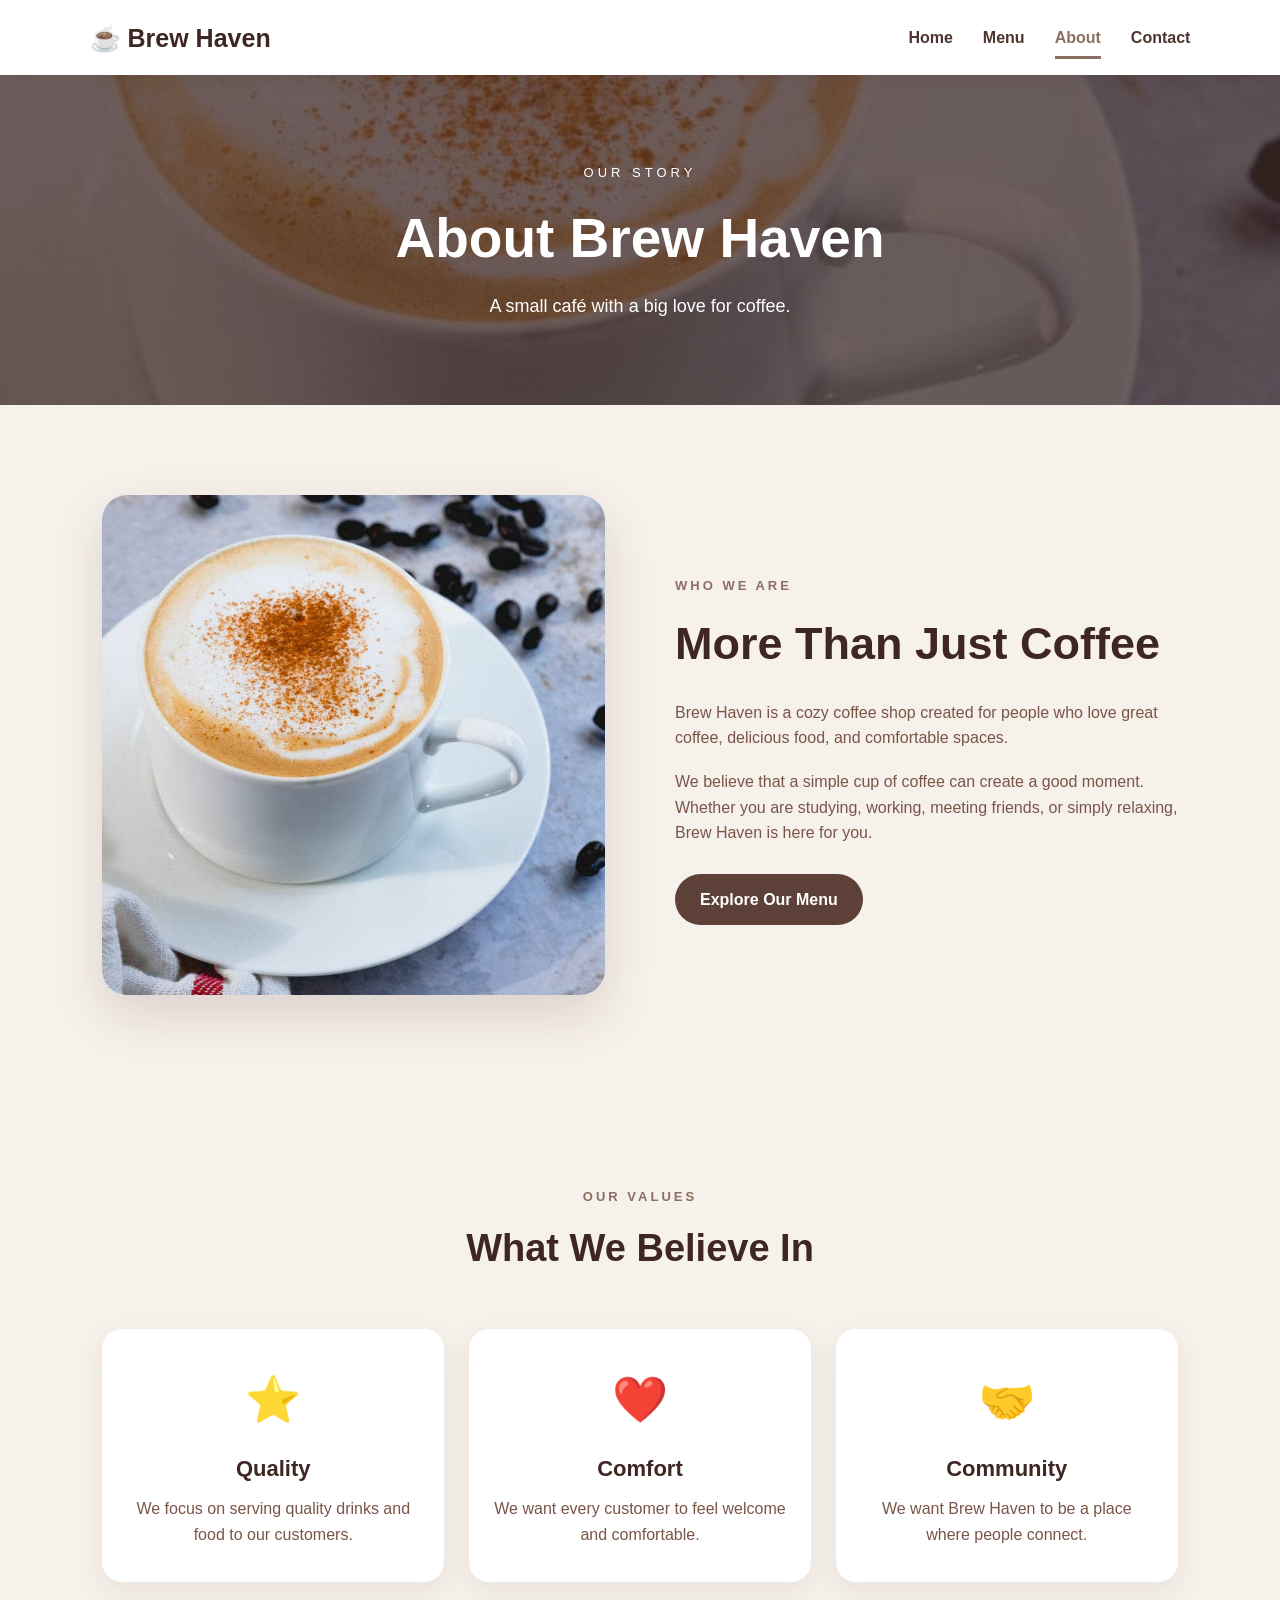
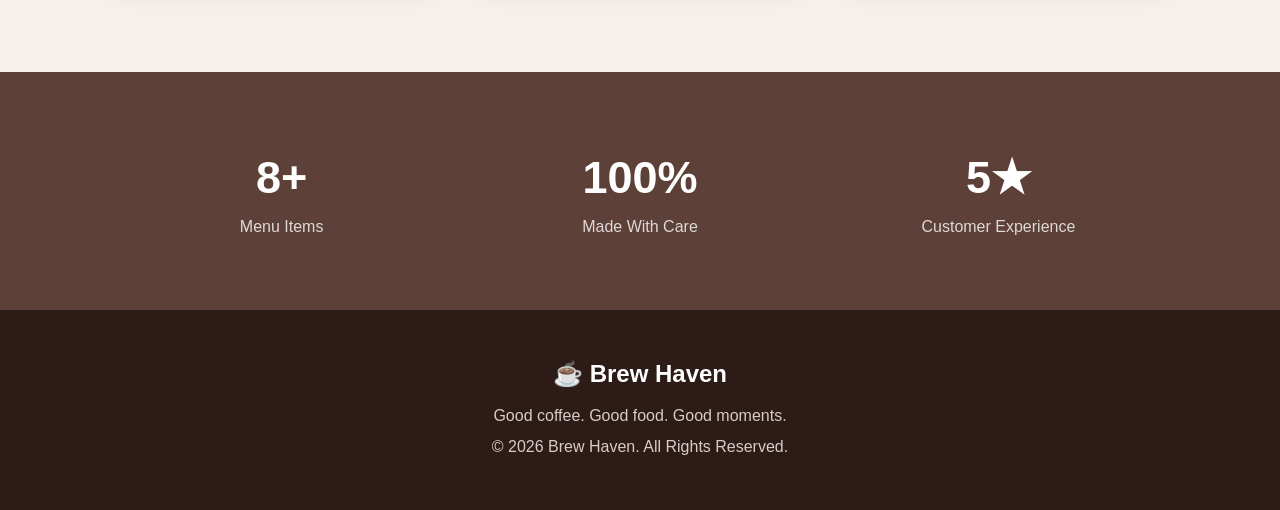
==== about.html @ 60bdd7b0 "Upload Brew Haven website" ====
<!DOCTYPE html>
<html lang="en">
<head>
    <meta charset="UTF-8">
    <meta name="viewport" content="width=device-width, initial-scale=1.0">
    <title>Brew Haven | About</title>
    <link rel="stylesheet" href="./style.css">
</head>

<body>

<header>
    <div class="logo">☕ Brew Haven</div>

    <nav>
        <a href="./index.html">Home</a>
        <a href="./menu.html">Menu</a>
        <a href="./about.html" class="active">About</a>
        <a href="./contact.html">Contact</a>
    </nav>
</header>

<section class="page-hero">
    <div>
        <span>OUR STORY</span>
        <h1>About Brew Haven</h1>
        <p>A small café with a big love for coffee.</p>
    </div>
</section>

<section class="about-section">

    <div class="about-image">
        <img src="./images/cappuccino.jpg" alt="Brew Haven Coffee">
    </div>

    <div class="about-text">
        <span>WHO WE ARE</span>

        <h2>More Than Just Coffee</h2>

        <p>
            Brew Haven is a cozy coffee shop created for people who love
            great coffee, delicious food, and comfortable spaces.
        </p>

        <p>
            We believe that a simple cup of coffee can create a good moment.
            Whether you are studying, working, meeting friends, or simply
            relaxing, Brew Haven is here for you.
        </p>

        <a href="./menu.html" class="btn">Explore Our Menu</a>
    </div>

</section>

<section class="section">

    <div class="section-title">
        <span>OUR VALUES</span>
        <h2>What We Believe In</h2>
    </div>

    <div class="feature-grid">

        <div class="feature-card">
            <div class="feature-icon">⭐</div>
            <h3>Quality</h3>
            <p>We focus on serving quality drinks and food to our customers.</p>
        </div>

        <div class="feature-card">
            <div class="feature-icon">❤️</div>
            <h3>Comfort</h3>
            <p>We want every customer to feel welcome and comfortable.</p>
        </div>

        <div class="feature-card">
            <div class="feature-icon">🤝</div>
            <h3>Community</h3>
            <p>We want Brew Haven to be a place where people connect.</p>
        </div>

    </div>

</section>

<section class="stats-section">

    <div class="stat">
        <h2>8+</h2>
        <p>Menu Items</p>
    </div>

    <div class="stat">
        <h2>100%</h2>
        <p>Made With Care</p>
    </div>

    <div class="stat">
        <h2>5★</h2>
        <p>Customer Experience</p>
    </div>

</section>

<footer>
    <h3>☕ Brew Haven</h3>
    <p>Good coffee. Good food. Good moments.</p>
    <p>© 2026 Brew Haven. All Rights Reserved.</p>
</footer>

</body>
</html>
---- style.css ----
/* =========================================
   BREW HAVEN - MAIN STYLE
   ========================================= */

* {
    margin: 0;
    padding: 0;
    box-sizing: border-box;
}

html {
    scroll-behavior: smooth;
}

body {
    font-family: Arial, Helvetica, sans-serif;
    background: #f7f1eb;
    color: #3e2723;
    line-height: 1.6;
}


/* =========================================
   HEADER
   ========================================= */

header {
    height: 75px;
    background: #ffffff;
    display: flex;
    justify-content: space-between;
    align-items: center;
    padding: 0 7%;
    position: sticky;
    top: 0;
    z-index: 1000;
    box-shadow: 0 3px 15px rgba(62, 39, 35, 0.08);
}

.logo {
    font-size: 25px;
    font-weight: bold;
    color: #3e2723;
}

nav {
    display: flex;
    gap: 30px;
}

nav a {
    position: relative;
    color: #4e342e;
    text-decoration: none;
    font-weight: bold;
    padding: 27px 0;
    transition: 0.3s;
}

nav a::after {
    content: "";
    position: absolute;
    left: 0;
    bottom: 18px;
    width: 0;
    height: 3px;
    background: #8d6e63;
    transition: 0.3s;
}

nav a:hover,
nav a.active {
    color: #8d6e63;
}

nav a:hover::after,
nav a.active::after {
    width: 100%;
}


/* =========================================
   BUTTONS
   ========================================= */

.btn {
    display: inline-block;
    background: #5d4037;
    color: white;
    padding: 13px 25px;
    border-radius: 30px;
    text-decoration: none;
    font-weight: bold;
    border: none;
    cursor: pointer;
    transition: 0.3s;
}

.btn:hover {
    background: #3e2723;
    transform: translateY(-3px);
    box-shadow: 0 8px 20px rgba(62, 39, 35, 0.2);
}

.btn-outline {
    background: transparent;
    border: 2px solid #5d4037;
    color: #5d4037;
}

.btn-outline:hover {
    background: #5d4037;
    color: white;
}


/* =========================================
   HOME HERO
   ========================================= */

.hero {
    min-height: 620px;
    padding: 70px 8%;
    display: flex;
    align-items: center;
    justify-content: space-between;
    gap: 60px;
}

.home-hero {
    background:
        radial-gradient(circle at top right, #ead8ca, transparent 40%);
}

.hero-content {
    max-width: 600px;
}

.hero-small,
.section-title span,
.menu-heading span,
.about-text > span,
.contact-info > span {
    font-size: 13px;
    letter-spacing: 3px;
    font-weight: bold;
    color: #8d6e63;
}

.hero h1 {
    font-size: clamp(55px, 8vw, 95px);
    line-height: 1;
    margin: 15px 0 25px;
    color: #3e2723;
}

.hero p {
    font-size: 19px;
    color: #795548;
    margin-bottom: 30px;
}

.hero-buttons {
    display: flex;
    gap: 15px;
    flex-wrap: wrap;
}

.hero-image {
    width: 430px;
    height: 430px;
    border-radius: 50%;
    overflow: hidden;
    border: 12px solid white;
    box-shadow: 0 20px 50px rgba(62, 39, 35, 0.2);
    animation: floating 4s ease-in-out infinite;
}

.hero-image img {
    width: 100%;
    height: 100%;
    object-fit: cover;
}

@keyframes floating {

    0%,
    100% {
        transform: translateY(0);
    }

    50% {
        transform: translateY(-12px);
    }
}


/* =========================================
   PAGE HERO
   ========================================= */

.page-hero {
    min-height: 330px;
    display: flex;
    align-items: center;
    justify-content: center;
    text-align: center;
    padding: 50px 20px;
    color: white;

    background:
        linear-gradient(
            rgba(62, 39, 35, 0.72),
            rgba(62, 39, 35, 0.72)
        ),
        url("./images/cappuccino.jpg");

    background-size: cover;
    background-position: center;
}

.page-hero span {
    letter-spacing: 4px;
    font-size: 13px;
}

.page-hero h1 {
    font-size: 55px;
    margin: 10px 0;
}

.page-hero p {
    font-size: 18px;
}


/* =========================================
   GENERAL SECTIONS
   ========================================= */

.section {
    padding: 90px 8%;
}

.section-title {
    text-align: center;
    margin-bottom: 50px;
}

.section-title h2 {
    font-size: 38px;
    margin: 10px 0;
}

.section-title p {
    color: #795548;
}


/* =========================================
   FEATURES
   ========================================= */

.feature-grid {
    display: grid;
    grid-template-columns: repeat(3, 1fr);
    gap: 25px;
}

.feature-card {
    background: white;
    padding: 35px 25px;
    text-align: center;
    border-radius: 20px;
    box-shadow: 0 10px 30px rgba(62, 39, 35, 0.08);
    transition: 0.3s;
}

.feature-card:hover {
    transform: translateY(-8px);
    box-shadow: 0 18px 40px rgba(62, 39, 35, 0.15);
}

.feature-icon {
    font-size: 45px;
    margin-bottom: 15px;
}

.feature-card h3 {
    font-size: 22px;
    margin-bottom: 10px;
}

.feature-card p {
    color: #795548;
}


/* =========================================
   FAVORITES
   ========================================= */

.favorites {
    background: #efe4db;
}

.popular-grid {
    display: grid;
    grid-template-columns: repeat(3, 1fr);
    gap: 25px;
}

.popular-card {
    background: white;
    border-radius: 20px;
    overflow: hidden;
    transition: 0.3s;
    box-shadow: 0 8px 25px rgba(62, 39, 35, 0.08);
}

.popular-card:hover {
    transform: translateY(-7px);
}

.popular-card img {
    width: 100%;
    height: 240px;
    object-fit: cover;
}

.popular-card div {
    padding: 20px;
}

.popular-card h3 {
    font-size: 21px;
}

.popular-card p {
    color: #8d6e63;
    font-weight: bold;
}


/* =========================================
   CTA
   ========================================= */

.cta {
    margin: 80px 8%;
    padding: 55px;
    border-radius: 25px;
    background: #5d4037;
    color: white;
    display: flex;
    align-items: center;
    justify-content: space-between;
    gap: 30px;
}

.cta span {
    font-size: 12px;
    letter-spacing: 3px;
}

.cta h2 {
    font-size: 35px;
    margin: 8px 0;
}

.cta p {
    opacity: 0.85;
}

.cta .btn {
    background: white;
    color: #5d4037;
}

.cta .btn:hover {
    background: #f7f1eb;
}


/* =========================================
   MENU
   ========================================= */

.menu-section {
    padding: 80px 7%;
}

.search-box {
    max-width: 700px;
    margin: 0 auto 30px;
}

.search-box input {
    width: 100%;
    padding: 17px 22px;
    border: 2px solid #eadfd7;
    border-radius: 40px;
    outline: none;
    font-size: 16px;
    background: white;
    transition: 0.3s;
}

.search-box input:focus {
    border-color: #8d6e63;
    box-shadow: 0 5px 20px rgba(62, 39, 35, 0.08);
}

.categories {
    display: flex;
    justify-content: center;
    flex-wrap: wrap;
    gap: 10px;
    margin-bottom: 70px;
}

.category-btn {
    border: none;
    padding: 11px 20px;
    border-radius: 30px;
    background: white;
    color: #5d4037;
    cursor: pointer;
    font-weight: bold;
    transition: 0.3s;
}

.category-btn:hover,
.category-btn.active {
    background: #5d4037;
    color: white;
}

.menu-heading {
    margin: 60px 0 25px;
}

.menu-heading h2 {
    font-size: 35px;
    margin-top: 5px;
}


/* =========================================
   PRODUCT CARDS
   ========================================= */

.product-grid {
    display: grid;
    grid-template-columns: repeat(4, 1fr);
    gap: 25px;
}

.product-card {
    background: white;
    border-radius: 20px;
    overflow: hidden;
    position: relative;
    box-shadow: 0 8px 25px rgba(62, 39, 35, 0.08);
    transition: 0.35s;
}

.product-card:hover {
    transform: translateY(-10px);
    box-shadow: 0 18px 40px rgba(62, 39, 35, 0.16);
}

.product-image {
    height: 220px;
    overflow: hidden;
}

.product-image img {
    width: 100%;
    height: 100%;
    object-fit: cover;
    transition: 0.5s;
}

.product-card:hover .product-image img {
    transform: scale(1.08);
}

.product-info {
    padding: 20px;
}

.product-info h3 {
    color: #3e2723;
    font-size: 21px;
    margin-bottom: 7px;
}

.product-info p {
    color: #795548;
    font-size: 14px;
    min-height: 65px;
}

.product-info strong {
    display: block;
    color: #6d4c41;
    font-size: 20px;
    margin: 10px 0;
}

.add-btn {
    width: 100%;
    padding: 12px;
    border: none;
    border-radius: 12px;
    background: #5d4037;
    color: white;
    cursor: pointer;
    font-weight: bold;
    transition: 0.3s;
}

.add-btn:hover {
    background: #3e2723;
    transform: translateY(-2px);
}

.best-badge {
    position: absolute;
    z-index: 5;
    top: 15px;
    left: 15px;
    background: #5d4037;
    color: white;
    padding: 7px 11px;
    border-radius: 20px;
    font-size: 11px;
    font-weight: bold;
}


/* =========================================
   REVIEWS
   ========================================= */

.reviews {
    background: #efe4db;
}

.review-grid {
    display: grid;
    grid-template-columns: repeat(3, 1fr);
    gap: 25px;
}

.review-card {
    background: white;
    padding: 30px;
    border-radius: 20px;
    box-shadow: 0 8px 25px rgba(62, 39, 35, 0.07);
}

.stars {
    color: #a1887f;
    font-size: 20px;
    margin-bottom: 15px;
}

.review-card p {
    color: #5d4037;
    margin-bottom: 15px;
}

.review-card h4 {
    color: #8d6e63;
}


/* =========================================
   FLOATING CART
   ========================================= */

.cart-floating {
    position: fixed;
    right: 25px;
    bottom: 25px;
    width: 65px;
    height: 65px;
    border: none;
    border-radius: 50%;
    background: #5d4037;
    color: white;
    font-size: 25px;
    cursor: pointer;
    z-index: 1100;
    box-shadow: 0 10px 30px rgba(62, 39, 35, 0.3);
    transition: 0.3s;
}

.cart-floating:hover {
    transform: scale(1.1);
    background: #3e2723;
}

#cartCount {
    position: absolute;
    top: -4px;
    right: -4px;
    width: 25px;
    height: 25px;
    background: #8d6e63;
    border-radius: 50%;
    display: flex;
    justify-content: center;
    align-items: center;
    font-size: 12px;
    font-weight: bold;
}


/* =========================================
   CART PANEL
   ========================================= */

.cart-overlay {
    position: fixed;
    inset: 0;
    background: rgba(0, 0, 0, 0.45);
    z-index: 1190;
    opacity: 0;
    visibility: hidden;
    transition: 0.3s;
}

.cart-overlay.show {
    opacity: 1;
    visibility: visible;
}

.cart-panel {
    position: fixed;
    right: -450px;
    top: 0;
    width: 430px;
    max-width: 95%;
    height: 100vh;
    background: #fff;
    z-index: 1200;
    display: flex;
    flex-direction: column;
    transition: 0.4s ease;
    box-shadow: -10px 0 40px rgba(0, 0, 0, 0.15);
}

.cart-panel.open {
    right: 0;
}

.cart-header {
    display: flex;
    justify-content: space-between;
    align-items: center;
    padding: 22px;
    border-bottom: 1px solid #eee;
}

.cart-header h2 {
    font-size: 23px;
}

.cart-header button {
    border: none;
    background: none;
    font-size: 30px;
    cursor: pointer;
    color: #5d4037;
}

.cart-items {
    flex: 1;
    overflow-y: auto;
    padding: 20px;
}

.cart-item {
    display: flex;
    gap: 12px;
    align-items: center;
    margin-bottom: 18px;
    padding-bottom: 18px;
    border-bottom: 1px solid #eee;
}

.cart-item img {
    width: 70px;
    height: 70px;
    border-radius: 12px;
    object-fit: cover;
}

.cart-item-info {
    flex: 1;
}

.cart-item-info h3 {
    font-size: 15px;
}

.cart-item-info p {
    color: #795548;
    font-size: 13px;
}

.cart-item > strong {
    font-size: 14px;
}

.cart-controls {
    display: flex;
    align-items: center;
    gap: 7px;
    margin-top: 5px;
}

.cart-controls button {
    border: none;
    width: 25px;
    height: 25px;
    border-radius: 6px;
    background: #efe4db;
    color: #3e2723;
    cursor: pointer;
}

.cart-controls .remove-btn {
    background: transparent;
    margin-left: 5px;
}

.empty-cart {
    text-align: center;
    padding: 50px 20px;
    color: #795548;
}

.empty-cart-icon {
    font-size: 50px;
    margin-bottom: 15px;
}

.cart-footer {
    padding: 20px;
    border-top: 1px solid #eee;
}

.cart-total {
    display: flex;
    justify-content: space-between;
    margin-bottom: 15px;
    font-size: 20px;
}

.checkout-btn {
    width: 100%;
    padding: 14px;
    border: none;
    border-radius: 12px;
    background: #5d4037;
    color: white;
    font-weight: bold;
    cursor: pointer;
    transition: 0.3s;
}

.checkout-btn:hover {
    background: #3e2723;
}


/* =========================================
   MODALS
   ========================================= */

.modal {
    position: fixed;
    inset: 0;
    background: rgba(0, 0, 0, 0.55);
    z-index: 2000;
    display: flex;
    align-items: center;
    justify-content: center;
    padding: 20px;
    opacity: 0;
    visibility: hidden;
    transition: 0.3s;
}

.modal.show {
    opacity: 1;
    visibility: visible;
}

.modal-content {
    background: white;
    width: 500px;
    max-width: 100%;
    max-height: 90vh;
    overflow-y: auto;
    border-radius: 25px;
    padding: 35px;
    position: relative;
    transform: translateY(30px);
    transition: 0.3s;
}

.modal.show .modal-content {
    transform: translateY(0);
}

.modal-close {
    position: absolute;
    top: 15px;
    right: 18px;
    border: none;
    background: none;
    font-size: 30px;
    cursor: pointer;
    color: #5d4037;
}

.modal-content h2 {
    margin-bottom: 8px;
}

.modal-content > p {
    color: #795548;
    margin-bottom: 25px;
}


/* =========================================
   CHECKOUT
   ========================================= */

.checkout-content form {
    display: flex;
    flex-direction: column;
}

.checkout-content label {
    font-size: 14px;
    font-weight: bold;
    margin-bottom: 6px;
    margin-top: 12px;
}

.checkout-content input,
.checkout-content select,
.checkout-content textarea {
    width: 100%;
    padding: 13px;
    border: 1px solid #ddd;
    border-radius: 10px;
    outline: none;
    font-family: inherit;
}

.checkout-content textarea {
    min-height: 90px;
    resize: vertical;
}

.checkout-content input:focus,
.checkout-content select:focus,
.checkout-content textarea:focus {
    border-color: #8d6e63;
}

.checkout-summary {
    display: flex;
    justify-content: space-between;
    font-size: 20px;
    margin: 25px 0 15px;
    padding-top: 20px;
    border-top: 1px solid #eee;
}


/* =========================================
   ORDER STATUS
   ========================================= */

.status-content {
    text-align: center;
}

.success-icon {
    width: 75px;
    height: 75px;
    border-radius: 50%;
    margin: 0 auto 20px;
    background: #5d4037;
    color: white;
    display: flex;
    align-items: center;
    justify-content: center;
    font-size: 40px;
    animation: successPop 0.5s ease;
}

@keyframes successPop {
    0% {
        transform: scale(0);
    }

    80% {
        transform: scale(1.1);
    }

    100% {
        transform: scale(1);
    }
}

.order-number {
    display: inline-block;
    background: #efe4db;
    color: #5d4037;
    font-size: 25px;
    font-weight: bold;
    padding: 10px 20px;
    border-radius: 12px;
    margin-bottom: 35px;
}

.status-tracker {
    display: flex;
    align-items: flex-start;
    justify-content: center;
    margin-bottom: 25px;
}

.status-step {
    text-align: center;
    min-width: 65px;
}

.status-circle {
    width: 42px;
    height: 42px;
    margin: 0 auto 7px;
    border-radius: 50%;
    background: #ddd;
    color: #777;
    display: flex;
    justify-content: center;
    align-items: center;
    font-weight: bold;
    transition: 0.4s;
}

.status-step.active .status-circle,
.status-step.completed .status-circle {
    background: #5d4037;
    color: white;
}

.status-step span {
    font-size: 11px;
    color: #777;
}

.status-step.active span {
    color: #5d4037;
    font-weight: bold;
}

.status-line {
    width: 45px;
    height: 3px;
    background: #ddd;
    margin-top: 20px;
}

.current-status {
    background: #f7f1eb;
    padding: 15px;
    border-radius: 12px;
    margin-bottom: 25px;
    font-weight: bold;
    color: #5d4037;
}


/* =========================================
   ABOUT
   ========================================= */

.about-section {
    padding: 90px 8%;
    display: grid;
    grid-template-columns: 1fr 1fr;
    align-items: center;
    gap: 70px;
}

.about-image img {
    width: 100%;
    max-height: 500px;
    object-fit: cover;
    border-radius: 25px;
    box-shadow: 0 20px 50px rgba(62, 39, 35, 0.15);
}

.about-text h2 {
    font-size: 45px;
    margin: 10px 0 20px;
}

.about-text p {
    color: #795548;
    margin-bottom: 18px;
}

.about-text .btn {
    margin-top: 10px;
}

.stats-section {
    background: #5d4037;
    color: white;
    padding: 70px 8%;
    display: grid;
    grid-template-columns: repeat(3, 1fr);
    text-align: center;
}

.stat h2 {
    font-size: 45px;
}

.stat p {
    opacity: 0.8;
}


/* =========================================
   CONTACT
   ========================================= */

.contact-section {
    padding: 90px 8%;
    display: grid;
    grid-template-columns: 1fr 1fr;
    gap: 70px;
}

.contact-info h2 {
    font-size: 45px;
    margin: 10px 0 35px;
}

.contact-item {
    display: flex;
    gap: 18px;
    margin-bottom: 25px;
}

.contact-item > div:first-child {
    font-size: 25px;
    width: 45px;
}

.contact-item h3 {
    margin-bottom: 3px;
}

.contact-item p {
    color: #795548;
}

.contact-form {
    background: white;
    padding: 35px;
    border-radius: 25px;
    box-shadow: 0 10px 35px rgba(62, 39, 35, 0.08);
}

.contact-form h2 {
    margin-bottom: 20px;
}

.contact-form form {
    display: flex;
    flex-direction: column;
}

.contact-form label {
    font-weight: bold;
    font-size: 14px;
    margin-top: 12px;
    margin-bottom: 6px;
}

.contact-form input,
.contact-form textarea {
    padding: 14px;
    border: 1px solid #ddd;
    border-radius: 10px;
    outline: none;
    font-family: inherit;
}

.contact-form textarea {
    min-height: 140px;
    resize: vertical;
    margin-bottom: 20px;
}

.faq-grid {
    display: grid;
    grid-template-columns: repeat(3, 1fr);
    gap: 25px;
}

.faq-card {
    background: white;
    padding: 25px;
    border-radius: 18px;
    box-shadow: 0 8px 25px rgba(62, 39, 35, 0.07);
}

.faq-card h3 {
    margin-bottom: 10px;
}

.faq-card p {
    color: #795548;
}


/* =========================================
   FOOTER
   ========================================= */

footer {
    background: #2d1b17;
    color: white;
    text-align: center;
    padding: 45px 20px;
}

footer h3 {
    font-size: 24px;
    margin-bottom: 10px;
}

footer p {
    color: #d7ccc8;
    margin: 5px;
}


/* =========================================
   RESPONSIVE
   ========================================= */

@media (max-width: 1000px) {

    .product-grid {
        grid-template-columns: repeat(2, 1fr);
    }

    .feature-grid,
    .popular-grid,
    .review-grid,
    .faq-grid {
        grid-template-columns: repeat(2, 1fr);
    }

    .hero {
        flex-direction: column;
        text-align: center;
    }

    .hero-buttons {
        justify-content: center;
    }

    .about-section,
    .contact-section {
        grid-template-columns: 1fr;
    }

    .about-text {
        text-align: center;
    }

}


@media (max-width: 700px) {

    header {
        height: auto;
        min-height: 70px;
        padding: 15px 5%;
        flex-direction: column;
        gap: 8px;
    }

    nav {
        gap: 15px;
        flex-wrap: wrap;
        justify-content: center;
    }

    nav a {
        padding: 5px;
        font-size: 14px;
    }

    nav a::after {
        bottom: 0;
    }

    .hero {
        padding: 60px 6%;
    }

    .hero h1 {
        font-size: 55px;
    }

    .hero-image {
        width: 300px;
        height: 300px;
    }

    .section {
        padding: 60px 6%;
    }

    .section-title h2 {
        font-size: 30px;
    }

    .feature-grid,
    .popular-grid,
    .review-grid,
    .faq-grid,
    .product-grid {
        grid-template-columns: 1fr;
    }

    .cta {
        margin: 50px 6%;
        padding: 35px 25px;
        flex-direction: column;
        text-align: center;
    }

    .page-hero h1 {
        font-size: 40px;
    }

    .menu-section {
        padding: 60px 5%;
    }

    .about-section,
    .contact-section {
        padding: 60px 6%;
        gap: 40px;
    }

    .about-text h2,
    .contact-info h2 {
        font-size: 35px;
    }

    .stats-section {
        grid-template-columns: 1fr;
        gap: 35px;
    }

    .status-tracker {
        transform: scale(0.85);
        transform-origin: center;
    }

    .status-line {
        width: 20px;
    }

}
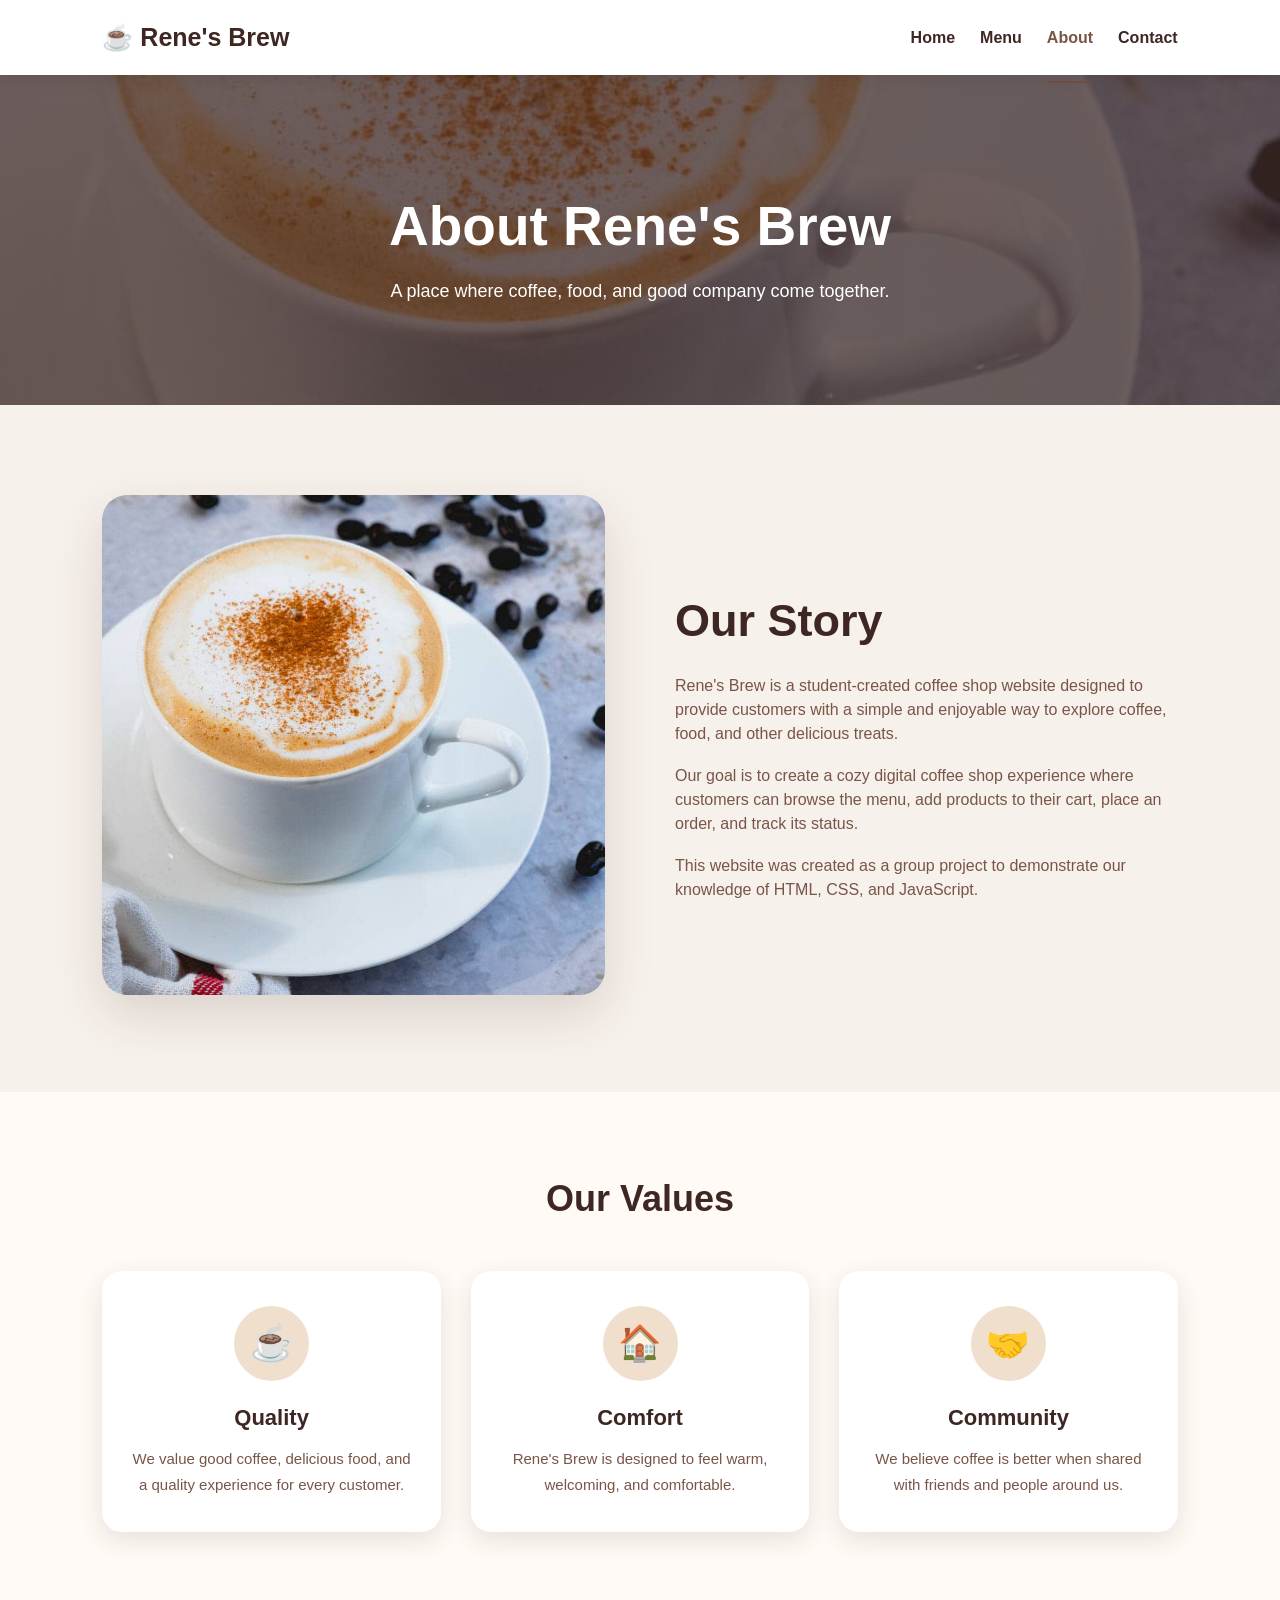
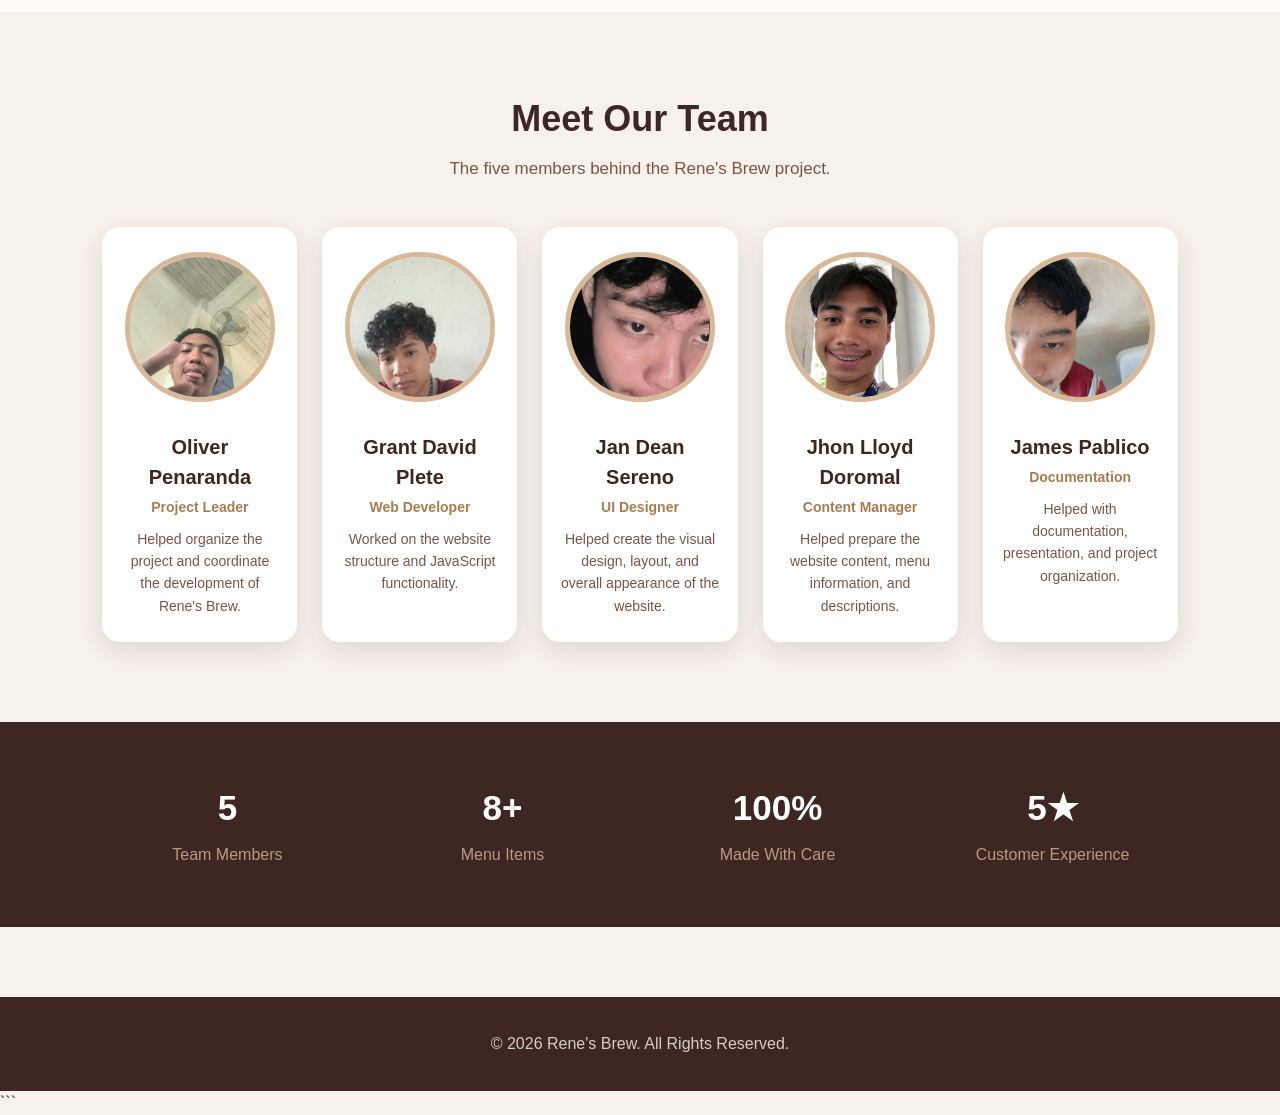
==== commit a9707440: "Renree brew" ====
--- a/about.html
+++ b/about.html
@@ -3,14 +3,249 @@
 <head>
     <meta charset="UTF-8">
     <meta name="viewport" content="width=device-width, initial-scale=1.0">
-    <title>Brew Haven | About</title>
+
+    <title>About Us | Rene's Brew</title>
+
     <link rel="stylesheet" href="./style.css">
+
+    <style>
+        /* =========================
+           TEAM SECTION
+        ========================= */
+
+        .team-section {
+            padding: 80px 8%;
+            background: #f7f1eb;
+            text-align: center;
+        }
+
+        .team-section h2 {
+            color: #3e2723;
+            font-size: 36px;
+            margin-bottom: 10px;
+        }
+
+        .team-section > p {
+            color: #795548;
+            margin-bottom: 45px;
+            font-size: 17px;
+        }
+
+        .team-grid {
+            display: grid;
+            grid-template-columns: repeat(5, 1fr);
+            gap: 25px;
+            max-width: 1200px;
+            margin: auto;
+        }
+
+        .team-card {
+            background: white;
+            padding: 25px 18px;
+            border-radius: 18px;
+            box-shadow: 0 8px 25px rgba(62, 39, 35, 0.12);
+            transition: 0.3s ease;
+        }
+
+        .team-card:hover {
+            transform: translateY(-10px);
+            box-shadow: 0 15px 35px rgba(62, 39, 35, 0.2);
+        }
+
+        .team-card img {
+            width: 150px;
+            height: 150px;
+            object-fit: cover;
+            border-radius: 50%;
+            border: 5px solid #d7b899;
+            margin-bottom: 18px;
+            transition: 0.3s ease;
+        }
+
+        .team-card:hover img {
+            transform: scale(1.05);
+        }
+
+        .team-card h3 {
+            color: #3e2723;
+            margin: 5px 0;
+            font-size: 20px;
+        }
+
+        .team-card .role {
+            color: #a67c52;
+            font-weight: bold;
+            font-size: 14px;
+            margin-bottom: 10px;
+        }
+
+        .team-card p {
+            color: #795548;
+            font-size: 14px;
+            line-height: 1.6;
+        }
+
+
+        /* =========================
+           OUR VALUES - FIXED
+        ========================= */
+
+        .values-section {
+            padding: 80px 8%;
+            background: #fffaf5;
+            text-align: center;
+        }
+
+        .values-section h2 {
+            color: #3e2723;
+            font-size: 36px;
+            margin-bottom: 45px;
+        }
+
+        .values-grid {
+            max-width: 1100px;
+            margin: 0 auto;
+
+            display: grid;
+            grid-template-columns: repeat(3, 1fr);
+            gap: 30px;
+        }
+
+        .value-card {
+            background: #ffffff;
+            padding: 35px 25px;
+            border-radius: 20px;
+
+            box-shadow: 0 8px 25px rgba(62, 39, 35, 0.12);
+
+            transition: transform 0.3s ease,
+                        box-shadow 0.3s ease;
+        }
+
+        .value-card:hover {
+            transform: translateY(-8px);
+            box-shadow: 0 15px 35px rgba(62, 39, 35, 0.18);
+        }
+
+        .value-icon {
+            width: 75px;
+            height: 75px;
+
+            margin: 0 auto 20px;
+
+            display: flex;
+            align-items: center;
+            justify-content: center;
+
+            background: #f1dfce;
+            border-radius: 50%;
+
+            font-size: 35px;
+        }
+
+        .value-card h3 {
+            color: #3e2723;
+            font-size: 22px;
+            margin-bottom: 12px;
+        }
+
+        .value-card p {
+            color: #795548;
+            font-size: 15px;
+            line-height: 1.7;
+            margin: 0;
+        }
+
+
+        /* =========================
+           STATS
+        ========================= */
+
+        .stats-section {
+            display: grid;
+            grid-template-columns: repeat(4, 1fr);
+            gap: 25px;
+
+            padding: 60px 8%;
+
+            background: #3e2723;
+            text-align: center;
+        }
+
+        .stat h2 {
+            color: #ffffff;
+            font-size: 35px;
+            margin-bottom: 8px;
+        }
+
+        .stat p {
+            color: #d7b899;
+            margin: 0;
+        }
+
+
+        /* =========================
+           MOBILE
+        ========================= */
+
+        @media (max-width: 1000px) {
+
+            .team-grid {
+                grid-template-columns: repeat(3, 1fr);
+            }
+
+            .values-grid {
+                grid-template-columns: repeat(2, 1fr);
+            }
+
+            .stats-section {
+                grid-template-columns: repeat(2, 1fr);
+            }
+        }
+
+
+        @media (max-width: 650px) {
+
+            .team-grid {
+                grid-template-columns: repeat(2, 1fr);
+            }
+
+            .values-grid {
+                grid-template-columns: 1fr;
+            }
+
+            .team-card img {
+                width: 120px;
+                height: 120px;
+            }
+        }
+
+
+        @media (max-width: 450px) {
+
+            .team-grid {
+                grid-template-columns: 1fr;
+            }
+
+            .stats-section {
+                grid-template-columns: 1fr;
+            }
+        }
+    </style>
 </head>
 
+
 <body>
 
+<!-- =========================
+     HEADER
+========================= -->
+
 <header>
-    <div class="logo">☕ Brew Haven</div>
+
+    <div class="logo">
+        ☕ Rene's Brew
+    </div>
 
     <nav>
         <a href="./index.html">Home</a>
@@ -18,98 +253,361 @@
         <a href="./about.html" class="active">About</a>
         <a href="./contact.html">Contact</a>
     </nav>
+
 </header>
 
+
+<!-- =========================
+     PAGE HERO
+========================= -->
+
 <section class="page-hero">
+
     <div>
-        <span>OUR STORY</span>
-        <h1>About Brew Haven</h1>
-        <p>A small café with a big love for coffee.</p>
-    </div>
+
+        <h1>About Rene's Brew</h1>
+
+        <p>
+            A place where coffee, food, and good company come together.
+        </p>
+
+    </div>
+
 </section>
 
+
+<!-- =========================
+     OUR STORY
+========================= -->
+
 <section class="about-section">
 
     <div class="about-image">
-        <img src="./images/cappuccino.jpg" alt="Brew Haven Coffee">
-    </div>
+
+        <img
+            src="./images/cappuccino.jpg"
+            alt="Rene's Brew Coffee"
+        >
+
+    </div>
+
 
     <div class="about-text">
-        <span>WHO WE ARE</span>
-
-        <h2>More Than Just Coffee</h2>
-
-        <p>
-            Brew Haven is a cozy coffee shop created for people who love
-            great coffee, delicious food, and comfortable spaces.
-        </p>
-
-        <p>
-            We believe that a simple cup of coffee can create a good moment.
-            Whether you are studying, working, meeting friends, or simply
-            relaxing, Brew Haven is here for you.
-        </p>
-
-        <a href="./menu.html" class="btn">Explore Our Menu</a>
+
+        <h2>Our Story</h2>
+
+        <p>
+            Rene's Brew is a student-created coffee shop website designed
+            to provide customers with a simple and enjoyable way to explore
+            coffee, food, and other delicious treats.
+        </p>
+
+        <p>
+            Our goal is to create a cozy digital coffee shop experience
+            where customers can browse the menu, add products to their cart,
+            place an order, and track its status.
+        </p>
+
+        <p>
+            This website was created as a group project to demonstrate
+            our knowledge of HTML, CSS, and JavaScript.
+        </p>
+
     </div>
 
 </section>
 
-<section class="section">
-
-    <div class="section-title">
-        <span>OUR VALUES</span>
-        <h2>What We Believe In</h2>
-    </div>
-
-    <div class="feature-grid">
-
-        <div class="feature-card">
-            <div class="feature-icon">⭐</div>
-            <h3>Quality</h3>
-            <p>We focus on serving quality drinks and food to our customers.</p>
-        </div>
-
-        <div class="feature-card">
-            <div class="feature-icon">❤️</div>
-            <h3>Comfort</h3>
-            <p>We want every customer to feel welcome and comfortable.</p>
-        </div>
-
-        <div class="feature-card">
-            <div class="feature-icon">🤝</div>
-            <h3>Community</h3>
-            <p>We want Brew Haven to be a place where people connect.</p>
-        </div>
+
+<!-- =========================
+     OUR VALUES
+========================= -->
+
+<section class="values-section">
+
+    <h2>Our Values</h2>
+
+
+    <div class="values-grid">
+
+
+        <!-- QUALITY -->
+
+        <div class="value-card">
+
+            <div class="value-icon">
+                ☕
+            </div>
+
+            <h3>
+                Quality
+            </h3>
+
+            <p>
+                We value good coffee, delicious food,
+                and a quality experience for every customer.
+            </p>
+
+        </div>
+
+
+        <!-- COMFORT -->
+
+        <div class="value-card">
+
+            <div class="value-icon">
+                🏠
+            </div>
+
+            <h3>
+                Comfort
+            </h3>
+
+            <p>
+                Rene's Brew is designed to feel warm,
+                welcoming, and comfortable.
+            </p>
+
+        </div>
+
+
+        <!-- COMMUNITY -->
+
+        <div class="value-card">
+
+            <div class="value-icon">
+                🤝
+            </div>
+
+            <h3>
+                Community
+            </h3>
+
+            <p>
+                We believe coffee is better when shared
+                with friends and people around us.
+            </p>
+
+        </div>
+
 
     </div>
 
 </section>
 
+
+<!-- =========================
+     MEET OUR TEAM
+========================= -->
+
+<section class="team-section">
+
+    <h2>
+        Meet Our Team
+    </h2>
+
+    <p>
+        The five members behind the Rene's Brew project.
+    </p>
+
+
+    <div class="team-grid">
+
+
+        <!-- MEMBER 1 -->
+
+        <div class="team-card">
+
+            <img
+                src="./images/team/member1.jpg"
+                alt="Team Member 1"
+            >
+
+            <h3>
+                Oliver Penaranda
+            </h3>
+
+            <div class="role">
+                Project Leader
+            </div>
+
+            <p>
+                Helped organize the project and coordinate
+                the development of Rene's Brew.
+            </p>
+
+        </div>
+
+
+        <!-- MEMBER 2 -->
+
+        <div class="team-card">
+
+            <img
+                src="./images/team/member2.jpg"
+                alt="Team Member 2"
+            >
+
+            <h3>
+                Grant David Plete
+            </h3>
+
+            <div class="role">
+                Web Developer
+            </div>
+
+            <p>
+                Worked on the website structure and
+                JavaScript functionality.
+            </p>
+
+        </div>
+
+
+        <!-- MEMBER 3 -->
+
+        <div class="team-card">
+
+            <img
+                src="./images/team/member3.jpg"
+                alt="Team Member 3"
+            >
+
+            <h3>
+                Jan Dean Sereno
+            </h3>
+
+            <div class="role">
+                UI Designer
+            </div>
+
+            <p>
+                Helped create the visual design, layout,
+                and overall appearance of the website.
+            </p>
+
+        </div>
+
+
+        <!-- MEMBER 4 -->
+
+        <div class="team-card">
+
+            <img
+                src="./images/team/member4.jpg"
+                alt="Team Member 4"
+            >
+
+            <h3>
+                Jhon Lloyd Doromal
+            </h3>
+
+            <div class="role">
+                Content Manager
+            </div>
+
+            <p>
+                Helped prepare the website content,
+                menu information, and descriptions.
+            </p>
+
+        </div>
+
+
+        <!-- MEMBER 5 -->
+
+        <div class="team-card">
+
+            <img
+                src="./images/team/member5.jpg"
+                alt="Team Member 5"
+            >
+
+            <h3>
+                James Pablico
+            </h3>
+
+            <div class="role">
+                Documentation
+            </div>
+
+            <p>
+                Helped with documentation, presentation,
+                and project organization.
+            </p>
+
+        </div>
+
+
+    </div>
+
+</section>
+
+
+<!-- =========================
+     STATS
+========================= -->
+
 <section class="stats-section">
 
     <div class="stat">
+
+        <h2>5</h2>
+
+        <p>
+            Team Members
+        </p>
+
+    </div>
+
+
+    <div class="stat">
+
         <h2>8+</h2>
-        <p>Menu Items</p>
-    </div>
+
+        <p>
+            Menu Items
+        </p>
+
+    </div>
+
 
     <div class="stat">
+
         <h2>100%</h2>
-        <p>Made With Care</p>
-    </div>
+
+        <p>
+            Made With Care
+        </p>
+
+    </div>
+
 
     <div class="stat">
+
         <h2>5★</h2>
-        <p>Customer Experience</p>
+
+        <p>
+            Customer Experience
+        </p>
+
     </div>
 
 </section>
 
+
+<!-- =========================
+     FOOTER
+========================= -->
+
 <footer>
-    <h3>☕ Brew Haven</h3>
-    <p>Good coffee. Good food. Good moments.</p>
-    <p>© 2026 Brew Haven. All Rights Reserved.</p>
+
+    <p>
+        © 2026 Rene's Brew. All Rights Reserved.
+    </p>
+
 </footer>
 
+
 </body>
-</html>+</html>
+```
--- a/style.css
+++ b/style.css
@@ -105,7 +105,7 @@
 .btn-outline {
     background: transparent;
     border: 2px solid #5d4037;
-    color: #5d4037;
+    color: #f8f7f7;
 }
 
 .btn-outline:hover {
@@ -144,19 +144,19 @@
     font-size: 13px;
     letter-spacing: 3px;
     font-weight: bold;
-    color: #8d6e63;
+    color: #f8f7f7;
 }
 
 .hero h1 {
     font-size: clamp(55px, 8vw, 95px);
     line-height: 1;
     margin: 15px 0 25px;
-    color: #3e2723;
+    color: #f8f7f7;
 }
 
 .hero p {
     font-size: 19px;
-    color: #795548;
+    color: #f8f7f7;
     margin-bottom: 30px;
 }
 
@@ -1294,4 +1294,2070 @@
         width: 20px;
     }
 
+}
+
+/* =========================
+   PROMO CODE
+========================= */
+
+.promo-section {
+    margin: 20px 0;
+    padding: 18px;
+    background: #fffaf5;
+    border-radius: 15px;
+    border: 1px solid #eaded3;
+}
+
+.promo-section h3 {
+    margin-bottom: 12px;
+    color: #3e2723;
+}
+
+.promo-input {
+    display: flex;
+    gap: 8px;
+}
+
+.promo-input input {
+    flex: 1;
+    padding: 11px;
+    border: 1px solid #d7c4b5;
+    border-radius: 8px;
+    outline: none;
+}
+
+.promo-input input:focus {
+    border-color: #795548;
+}
+
+.promo-input button {
+    padding: 11px 16px;
+    border: none;
+    border-radius: 8px;
+    background: #6d4c41;
+    color: white;
+    cursor: pointer;
+    font-weight: bold;
+}
+
+.promo-input button:hover {
+    background: #4e342e;
+}
+
+.promo-hints {
+    margin-top: 10px;
+    color: #8d6e63;
+}
+
+.promo-applied {
+    display: flex;
+    align-items: center;
+    justify-content: space-between;
+    gap: 8px;
+    margin-top: 12px;
+    padding: 10px;
+    background: #e8f5e9;
+    border-radius: 8px;
+    color: #2e7d32;
+}
+
+.promo-applied button {
+    border: none;
+    background: transparent;
+    color: #c62828;
+    cursor: pointer;
+    font-weight: bold;
+}
+
+
+/* =========================
+   RECEIPT
+========================= */
+
+.receipt-box {
+    position: relative;
+    width: 450px;
+    max-width: 92%;
+    max-height: 90vh;
+    overflow-y: auto;
+    background: white;
+    border-radius: 20px;
+    padding: 30px;
+    box-shadow: 0 20px 60px rgba(0,0,0,0.25);
+    animation: receiptPop 0.3s ease;
+}
+
+@keyframes receiptPop {
+    from {
+        opacity: 0;
+        transform: scale(0.9) translateY(20px);
+    }
+
+    to {
+        opacity: 1;
+        transform: scale(1) translateY(0);
+    }
+}
+
+.receipt-header {
+    text-align: center;
+    margin-bottom: 20px;
+}
+
+.receipt-logo {
+    font-size: 45px;
+}
+
+.receipt-header h2 {
+    margin: 5px 0;
+    color: #3e2723;
+}
+
+.receipt-header p {
+    color: #795548;
+    margin: 0;
+}
+
+.receipt-order {
+    display: flex;
+    justify-content: space-between;
+    padding: 12px;
+    background: #fff8f0;
+    border-radius: 10px;
+    margin-bottom: 18px;
+}
+
+.receipt-order strong {
+    color: #6d4c41;
+}
+
+.receipt-customer p {
+    display: flex;
+    justify-content: space-between;
+    gap: 15px;
+    margin: 8px 0;
+    color: #5d4037;
+}
+
+.receipt-box hr {
+    border: none;
+    border-top: 1px dashed #cbb8aa;
+    margin: 20px 0;
+}
+
+.receipt-box h3 {
+    color: #3e2723;
+}
+
+.receipt-item {
+    display: flex;
+    justify-content: space-between;
+    gap: 15px;
+    padding: 9px 0;
+    color: #5d4037;
+}
+
+.receipt-summary > div {
+    display: flex;
+    justify-content: space-between;
+    margin: 10px 0;
+}
+
+.receipt-discount {
+    color: #2e7d32;
+}
+
+.receipt-total {
+    font-size: 20px;
+    padding-top: 10px;
+    border-top: 2px solid #3e2723;
+    color: #3e2723;
+}
+
+.receipt-request {
+    margin-top: 18px;
+    padding: 12px;
+    background: #fafafa;
+    border-radius: 10px;
+    color: #5d4037;
+}
+
+.receipt-request p {
+    margin-bottom: 0;
+}
+
+.receipt-footer {
+    text-align: center;
+    margin: 25px 0 15px;
+    color: #795548;
+}
+
+.receipt-footer p {
+    font-weight: bold;
+}
+
+.print-btn,
+.done-btn {
+    width: 100%;
+    padding: 13px;
+    border: none;
+    border-radius: 10px;
+    cursor: pointer;
+    font-weight: bold;
+    margin-top: 8px;
+}
+
+.print-btn {
+    background: #6d4c41;
+    color: white;
+}
+
+.print-btn:hover {
+    background: #4e342e;
+}
+
+.done-btn {
+    background: #eee;
+    color: #3e2723;
+}
+
+.done-btn:hover {
+    background: #ddd;
+}
+
+
+/* =========================
+   RECEIPT PRINT
+========================= */
+
+@media print {
+
+    body * {
+        visibility: hidden;
+    }
+
+    #receiptModal,
+    #receiptModal * {
+        visibility: visible;
+    }
+
+    #receiptModal {
+        position: absolute;
+        left: 0;
+        top: 0;
+        width: 100%;
+        background: white;
+    }
+
+    .receipt-box {
+        width: 100%;
+        max-width: 100%;
+        box-shadow: none;
+        border-radius: 0;
+    }
+
+    .close-modal,
+    .print-btn,
+    .done-btn {
+        display: none !important;
+    }
+}
+
+
+/* =========================
+   MOBILE
+========================= */
+
+@media (max-width: 600px) {
+
+    .promo-input {
+        flex-direction: column;
+    }
+
+    .promo-input button {
+        width: 100%;
+    }
+
+    .promo-applied {
+        flex-wrap: wrap;
+    }
+
+    .receipt-box {
+        padding: 22px;
+    }
+
+    .receipt-customer p {
+        flex-direction: column;
+        gap: 2px;
+    }
+}
+
+/* =========================
+   RESET
+========================= */
+
+* {
+    box-sizing: border-box;
+    margin: 0;
+    padding: 0;
+}
+
+html {
+    scroll-behavior: smooth;
+}
+
+body {
+    font-family: Arial, sans-serif;
+    background: #f7f1eb;
+    color: #3e2723;
+    line-height: 1.5;
+    overflow-x: hidden;
+}
+
+
+/* =========================
+   GENERAL ANIMATIONS
+========================= */
+
+@keyframes fadeUp {
+    from {
+        opacity: 0;
+        transform: translateY(35px);
+    }
+
+    to {
+        opacity: 1;
+        transform: translateY(0);
+    }
+}
+
+@keyframes fadeDown {
+    from {
+        opacity: 0;
+        transform: translateY(-25px);
+    }
+
+    to {
+        opacity: 1;
+        transform: translateY(0);
+    }
+}
+
+@keyframes fadeLeft {
+    from {
+        opacity: 0;
+        transform: translateX(-35px);
+    }
+
+    to {
+        opacity: 1;
+        transform: translateX(0);
+    }
+}
+
+@keyframes fadeRight {
+    from {
+        opacity: 0;
+        transform: translateX(35px);
+    }
+
+    to {
+        opacity: 1;
+        transform: translateX(0);
+    }
+}
+
+@keyframes zoomIn {
+    from {
+        opacity: 0;
+        transform: scale(0.85);
+    }
+
+    to {
+        opacity: 1;
+        transform: scale(1);
+    }
+}
+
+@keyframes pulse {
+    0% {
+        transform: scale(1);
+    }
+
+    50% {
+        transform: scale(1.08);
+    }
+
+    100% {
+        transform: scale(1);
+    }
+}
+
+@keyframes cartBounce {
+    0% {
+        transform: scale(1);
+    }
+
+    30% {
+        transform: scale(1.2) rotate(-8deg);
+    }
+
+    60% {
+        transform: scale(0.95) rotate(8deg);
+    }
+
+    100% {
+        transform: scale(1) rotate(0);
+    }
+}
+
+@keyframes promoSuccess {
+    0% {
+        opacity: 0;
+        transform: translateY(-10px) scale(0.95);
+    }
+
+    60% {
+        transform: translateY(3px) scale(1.03);
+    }
+
+    100% {
+        opacity: 1;
+        transform: translateY(0) scale(1);
+    }
+}
+
+@keyframes statusPulse {
+    0% {
+        transform: scale(1);
+    }
+
+    50% {
+        transform: scale(1.05);
+    }
+
+    100% {
+        transform: scale(1);
+    }
+}
+
+@keyframes receiptAppear {
+    from {
+        opacity: 0;
+        transform: translateY(30px) scale(0.92);
+    }
+
+    to {
+        opacity: 1;
+        transform: translateY(0) scale(1);
+    }
+}
+
+@keyframes buttonClick {
+    0% {
+        transform: scale(1);
+    }
+
+    50% {
+        transform: scale(0.92);
+    }
+
+    100% {
+        transform: scale(1);
+    }
+}
+
+
+/* =========================
+   HEADER
+========================= */
+
+header {
+    background: white;
+    padding: 18px 8%;
+
+    display: flex;
+    justify-content: space-between;
+    align-items: center;
+
+    position: sticky;
+    top: 0;
+
+    z-index: 1000;
+
+    box-shadow:
+        0 3px 15px rgba(0, 0, 0, 0.08);
+
+    animation: fadeDown 0.7s ease;
+}
+
+.logo {
+    font-size: 25px;
+    font-weight: bold;
+
+    animation: fadeLeft 0.8s ease;
+}
+
+nav {
+    display: flex;
+    gap: 25px;
+}
+
+nav a {
+    text-decoration: none;
+    color: #3e2723;
+    font-weight: bold;
+
+    position: relative;
+
+    transition: 0.3s;
+}
+
+nav a::after {
+    content: "";
+
+    position: absolute;
+
+    left: 0;
+    bottom: -6px;
+
+    width: 0;
+    height: 2px;
+
+    background: #6d4c41;
+
+    transition: 0.3s;
+}
+
+nav a:hover::after,
+nav a.active::after {
+    width: 100%;
+}
+
+nav a:hover,
+nav a.active {
+    color: #795548;
+}
+
+
+/* =========================
+   HERO
+========================= */
+
+.hero {
+    min-height: 320px;
+
+    display: flex;
+    align-items: center;
+    justify-content: center;
+
+    text-align: center;
+
+    padding: 60px 20px;
+
+    background:
+        linear-gradient(
+            rgba(62, 39, 35, 0.68),
+            rgba(62, 39, 35, 0.68)
+        ),
+        url("images/cappuccino.jpg")
+        center / cover;
+
+    color: white;
+
+    overflow: hidden;
+}
+
+.hero-content {
+    animation: zoomIn 1s ease;
+}
+
+.hero h1 {
+    font-size: 50px;
+    margin-bottom: 10px;
+
+    animation: fadeUp 1s ease;
+}
+
+.hero p {
+    font-size: 18px;
+
+    animation: fadeUp 1.3s ease;
+}
+
+
+/* =========================
+   CONTAINER
+========================= */
+
+.container {
+    width: 84%;
+    max-width: 1200px;
+    margin: auto;
+}
+
+
+/* =========================
+   SECTION TITLE
+========================= */
+
+.section-title {
+    text-align: center;
+    margin: 55px 0 25px;
+
+    animation: fadeUp 0.8s ease;
+}
+
+.section-title h2 {
+    font-size: 32px;
+    margin-bottom: 5px;
+}
+
+.section-title p {
+    color: #795548;
+}
+
+
+/* =========================
+   SEARCH
+========================= */
+
+.search-box {
+    max-width: 600px;
+
+    margin: 35px auto;
+
+    display: flex;
+
+    animation: fadeUp 0.8s ease;
+}
+
+.search-box input {
+    width: 100%;
+
+    padding: 15px 18px;
+
+    border: 1px solid #d5c4b8;
+
+    border-radius: 12px;
+
+    font-size: 16px;
+
+    outline: none;
+
+    background: white;
+
+    transition: 0.3s;
+}
+
+.search-box input:focus {
+    border-color: #6d4c41;
+
+    box-shadow:
+        0 0 0 4px rgba(109, 76, 65, 0.12);
+
+    transform: scale(1.02);
+}
+
+
+/* =========================
+   CATEGORIES
+========================= */
+
+.categories {
+    display: flex;
+
+    justify-content: center;
+
+    gap: 10px;
+
+    flex-wrap: wrap;
+
+    margin-bottom: 35px;
+
+    animation: fadeUp 0.9s ease;
+}
+
+.category-btn {
+    padding: 10px 18px;
+
+    border: none;
+
+    border-radius: 25px;
+
+    background: white;
+
+    color: #5d4037;
+
+    cursor: pointer;
+
+    font-weight: bold;
+
+    transition: 0.3s;
+}
+
+.category-btn:hover {
+    background: #8d6e63;
+
+    color: white;
+
+    transform: translateY(-3px);
+}
+
+.category-btn:active {
+    animation: buttonClick 0.2s;
+}
+
+.category-btn.active {
+    background: #6d4c41;
+    color: white;
+
+    box-shadow:
+        0 5px 15px rgba(109, 76, 65, 0.2);
+}
+
+
+/* =========================
+   PRODUCTS
+========================= */
+
+.products {
+    display: grid;
+
+    grid-template-columns:
+        repeat(4, 1fr);
+
+    gap: 25px;
+}
+
+
+/* =========================
+   PRODUCT CARD
+========================= */
+
+.product-card {
+    background: white;
+
+    border-radius: 18px;
+
+    overflow: hidden;
+
+    box-shadow:
+        0 5px 20px rgba(0, 0, 0, 0.08);
+
+    transition:
+        transform 0.35s ease,
+        box-shadow 0.35s ease;
+
+    animation: fadeUp 0.8s ease both;
+}
+
+.product-card:nth-child(1) {
+    animation-delay: 0.1s;
+}
+
+.product-card:nth-child(2) {
+    animation-delay: 0.2s;
+}
+
+.product-card:nth-child(3) {
+    animation-delay: 0.3s;
+}
+
+.product-card:nth-child(4) {
+    animation-delay: 0.4s;
+}
+
+.product-card:hover {
+    transform:
+        translateY(-10px)
+        scale(1.02);
+
+    box-shadow:
+        0 15px 35px rgba(0, 0, 0, 0.16);
+}
+
+.product-card img {
+    width: 100%;
+
+    height: 210px;
+
+    object-fit: cover;
+
+    transition:
+        transform 0.5s ease;
+}
+
+.product-card:hover img {
+    transform: scale(1.1);
+}
+
+.product-info {
+    padding: 18px;
+}
+
+.product-info h3 {
+    margin-bottom: 8px;
+    color: #3e2723;
+
+    transition: 0.3s;
+}
+
+.product-card:hover h3 {
+    color: #795548;
+}
+
+.product-info p {
+    color: #795548;
+
+    margin-bottom: 12px;
+
+    line-height: 1.5;
+}
+
+.price {
+    font-size: 19px;
+
+    font-weight: bold;
+
+    color: #6d4c41;
+}
+
+
+/* =========================
+   BADGE
+========================= */
+
+.badge {
+    display: inline-block;
+
+    background: #efc76f;
+
+    color: #3e2723;
+
+    padding: 5px 10px;
+
+    border-radius: 20px;
+
+    font-size: 12px;
+
+    font-weight: bold;
+
+    margin-bottom: 8px;
+
+    animation: pulse 2s infinite;
+}
+
+
+/* =========================
+   ADD BUTTON
+========================= */
+
+.add-btn {
+    margin-top: 14px;
+
+    width: 100%;
+
+    padding: 11px;
+
+    border: none;
+
+    border-radius: 10px;
+
+    background: #6d4c41;
+
+    color: white;
+
+    cursor: pointer;
+
+    font-weight: bold;
+
+    transition: 0.3s;
+}
+
+.add-btn:hover {
+    background: #4e342e;
+
+    transform: translateY(-3px);
+
+    box-shadow:
+        0 6px 15px rgba(62, 39, 35, 0.2);
+}
+
+.add-btn:active {
+    animation: buttonClick 0.25s;
+}
+
+
+/* =========================
+   CART FLOATING
+========================= */
+
+.cart-floating {
+    position: fixed;
+
+    right: 25px;
+    bottom: 25px;
+
+    width: 62px;
+    height: 62px;
+
+    border-radius: 50%;
+
+    border: none;
+
+    background: #6d4c41;
+
+    color: white;
+
+    font-size: 25px;
+
+    cursor: pointer;
+
+    z-index: 4000;
+
+    box-shadow:
+        0 6px 20px rgba(0, 0, 0, 0.25);
+
+    transition: 0.3s;
+}
+
+.cart-floating:hover {
+    transform: scale(1.12);
+
+    box-shadow:
+        0 10px 25px rgba(0, 0, 0, 0.3);
+}
+
+.cart-floating.bounce {
+    animation: cartBounce 0.5s ease;
+}
+
+.cart-count {
+    position: absolute;
+
+    top: -5px;
+    right: -5px;
+
+    background: #d32f2f;
+
+    color: white;
+
+    width: 23px;
+    height: 23px;
+
+    border-radius: 50%;
+
+    font-size: 12px;
+
+    display: flex;
+
+    align-items: center;
+    justify-content: center;
+
+    font-weight: bold;
+
+    transition: 0.2s;
+}
+
+
+/* =========================
+   CART OVERLAY
+========================= */
+
+.cart-overlay {
+    position: fixed;
+
+    inset: 0;
+
+    background: rgba(0, 0, 0, 0.5);
+
+    opacity: 0;
+
+    visibility: hidden;
+
+    transition: 0.3s;
+
+    z-index: 3000;
+}
+
+.cart-overlay.show {
+    opacity: 1;
+
+    visibility: visible;
+}
+
+
+/* =========================
+   CART PANEL
+========================= */
+
+.cart-panel {
+    position: fixed;
+
+    right: -450px;
+    top: 0;
+
+    width: 430px;
+
+    max-width: 95%;
+
+    height: 100%;
+
+    background: white;
+
+    z-index: 5000;
+
+    padding: 25px;
+
+    transition:
+        right 0.4s cubic-bezier(
+            0.77,
+            0,
+            0.175,
+            1
+        );
+
+    overflow-y: auto;
+
+    box-shadow:
+        -8px 0 30px rgba(0, 0, 0, 0.2);
+}
+
+.cart-panel.open {
+    right: 0;
+}
+
+
+/* =========================
+   CART HEADER
+========================= */
+
+.cart-header {
+    display: flex;
+
+    justify-content: space-between;
+
+    align-items: center;
+
+    margin-bottom: 20px;
+}
+
+.close-cart {
+    border: none;
+
+    background: none;
+
+    font-size: 30px;
+
+    cursor: pointer;
+
+    color: #3e2723;
+
+    transition: 0.3s;
+}
+
+.close-cart:hover {
+    transform: rotate(90deg);
+
+    color: #c62828;
+}
+
+
+/* =========================
+   CART ITEMS
+========================= */
+
+.cart-item {
+    display: flex;
+
+    align-items: center;
+
+    gap: 12px;
+
+    padding: 15px 0;
+
+    border-bottom:
+        1px solid #eee;
+
+    animation: fadeRight 0.4s ease;
+}
+
+.cart-item img {
+    width: 65px;
+    height: 65px;
+
+    border-radius: 10px;
+
+    object-fit: cover;
+}
+
+.cart-item-info {
+    flex: 1;
+}
+
+.cart-item-info h3 {
+    font-size: 15px;
+}
+
+.cart-item-info p {
+    margin: 4px 0;
+
+    color: #795548;
+}
+
+
+/* =========================
+   CART CONTROLS
+========================= */
+
+.cart-controls {
+    display: flex;
+
+    align-items: center;
+
+    gap: 8px;
+}
+
+.cart-controls button {
+    border: none;
+
+    background: #eee;
+
+    width: 27px;
+    height: 27px;
+
+    border-radius: 6px;
+
+    cursor: pointer;
+
+    transition: 0.2s;
+}
+
+.cart-controls button:hover {
+    background: #d7ccc8;
+
+    transform: scale(1.1);
+}
+
+.cart-controls .remove-btn {
+    background: #ffebee;
+
+    color: #c62828;
+}
+
+
+/* =========================
+   CART TOTAL
+========================= */
+
+.cart-total {
+    margin-top: 20px;
+
+    padding-top: 15px;
+
+    border-top:
+        2px solid #3e2723;
+
+    display: flex;
+
+    justify-content: space-between;
+
+    font-size: 20px;
+
+    animation: fadeUp 0.4s ease;
+}
+
+
+/* =========================
+   PROMO
+========================= */
+
+.promo-section {
+    margin: 20px 0;
+
+    padding: 18px;
+
+    background: #fffaf5;
+
+    border-radius: 15px;
+
+    border:
+        1px solid #eaded3;
+
+    transition: 0.3s;
+}
+
+.promo-section:hover {
+    transform: translateY(-2px);
+
+    box-shadow:
+        0 5px 15px rgba(0, 0, 0, 0.05);
+}
+
+.promo-section h3 {
+    margin-bottom: 12px;
+}
+
+.promo-input {
+    display: flex;
+
+    gap: 8px;
+}
+
+.promo-input input {
+    flex: 1;
+
+    padding: 11px;
+
+    border:
+        1px solid #d7c4b5;
+
+    border-radius: 8px;
+
+    outline: none;
+
+    transition: 0.3s;
+}
+
+.promo-input input:focus {
+    border-color: #6d4c41;
+
+    transform: scale(1.02);
+}
+
+.promo-input button {
+    padding: 11px 16px;
+
+    border: none;
+
+    border-radius: 8px;
+
+    background: #6d4c41;
+
+    color: white;
+
+    cursor: pointer;
+
+    font-weight: bold;
+
+    transition: 0.3s;
+}
+
+.promo-input button:hover {
+    background: #4e342e;
+
+    transform: translateY(-2px);
+}
+
+.promo-hints {
+    margin-top: 10px;
+
+    color: #8d6e63;
+}
+
+.promo-applied {
+    display: flex;
+
+    align-items: center;
+
+    justify-content: space-between;
+
+    gap: 8px;
+
+    margin-top: 12px;
+
+    padding: 10px;
+
+    background: #e8f5e9;
+
+    border-radius: 8px;
+
+    color: #2e7d32;
+
+    animation: promoSuccess 0.5s ease;
+}
+
+.promo-applied button {
+    border: none;
+
+    background: transparent;
+
+    color: #c62828;
+
+    cursor: pointer;
+
+    font-weight: bold;
+}
+
+
+/* =========================
+   CHECKOUT BUTTON
+========================= */
+
+.checkout-btn {
+    width: 100%;
+
+    padding: 15px;
+
+    border: none;
+
+    border-radius: 10px;
+
+    background: #6d4c41;
+
+    color: white;
+
+    cursor: pointer;
+
+    font-size: 16px;
+
+    font-weight: bold;
+
+    margin-top: 15px;
+
+    transition: 0.3s;
+}
+
+.checkout-btn:hover {
+    background: #4e342e;
+
+    transform: translateY(-3px);
+
+    box-shadow:
+        0 8px 20px rgba(62, 39, 35, 0.2);
+}
+
+
+/* =========================
+   MODAL
+========================= */
+
+.modal {
+    position: fixed;
+
+    inset: 0;
+
+    background: rgba(0, 0, 0, 0.65);
+
+    display: flex;
+
+    justify-content: center;
+
+    align-items: center;
+
+    padding: 20px;
+
+    opacity: 0;
+
+    visibility: hidden;
+
+    transition:
+        opacity 0.3s ease;
+
+    z-index: 6000;
+}
+
+.modal.show {
+    opacity: 1;
+
+    visibility: visible;
+}
+
+
+/* =========================
+   CHECKOUT BOX
+========================= */
+
+.modal-box {
+    position: relative;
+
+    width: 500px;
+
+    max-width: 95%;
+
+    background: white;
+
+    padding: 30px;
+
+    border-radius: 20px;
+
+    max-height: 90vh;
+
+    overflow-y: auto;
+
+    animation: zoomIn 0.4s ease;
+}
+
+.close-modal {
+    position: absolute;
+
+    right: 18px;
+    top: 12px;
+
+    border: none;
+
+    background: none;
+
+    font-size: 30px;
+
+    cursor: pointer;
+
+    color: #3e2723;
+
+    transition: 0.3s;
+}
+
+.close-modal:hover {
+    transform: rotate(90deg);
+
+    color: #c62828;
+}
+
+.modal-box h2 {
+    margin-bottom: 20px;
+
+    text-align: center;
+}
+
+
+/* =========================
+   FORM
+========================= */
+
+.form-group {
+    margin-bottom: 15px;
+
+    animation: fadeUp 0.5s ease;
+}
+
+.form-group label {
+    display: block;
+
+    margin-bottom: 6px;
+
+    font-weight: bold;
+}
+
+.form-group input,
+.form-group select,
+.form-group textarea {
+    width: 100%;
+
+    padding: 12px;
+
+    border:
+        1px solid #d5c4b8;
+
+    border-radius: 8px;
+
+    font-family: inherit;
+
+    outline: none;
+
+    transition: 0.3s;
+}
+
+.form-group input:focus,
+.form-group select:focus,
+.form-group textarea:focus {
+    border-color: #6d4c41;
+
+    box-shadow:
+        0 0 0 3px rgba(
+            109,
+            76,
+            65,
+            0.1
+        );
+
+    transform: translateY(-2px);
+}
+
+.form-group textarea {
+    resize: vertical;
+
+    min-height: 80px;
+}
+
+.checkout-total {
+    text-align: center;
+
+    margin: 20px 0;
+
+    animation: pulse 1.5s infinite;
+}
+
+
+/* =========================
+   PLACE ORDER
+========================= */
+
+.place-order {
+    width: 100%;
+
+    padding: 14px;
+
+    border: none;
+
+    border-radius: 10px;
+
+    background: #6d4c41;
+
+    color: white;
+
+    font-weight: bold;
+
+    cursor: pointer;
+
+    transition: 0.3s;
+}
+
+.place-order:hover {
+    background: #4e342e;
+
+    transform: translateY(-3px);
+
+    box-shadow:
+        0 8px 20px rgba(62, 39, 35, 0.2);
+}
+
+
+/* =========================
+   ORDER STATUS
+========================= */
+
+.status-box {
+    position: relative;
+
+    width: 600px;
+
+    max-width: 95%;
+
+    background: white;
+
+    padding: 35px;
+
+    border-radius: 20px;
+
+    text-align: center;
+
+    animation: zoomIn 0.5s ease;
+}
+
+.status-box h2 {
+    margin-bottom: 10px;
+}
+
+.order-number {
+    margin: 15px 0;
+
+    padding: 12px;
+
+    background: #fff8f0;
+
+    border-radius: 10px;
+
+    font-weight: bold;
+
+    animation: pulse 2s infinite;
+}
+
+.current-status {
+    font-size: 20px;
+
+    font-weight: bold;
+
+    margin: 25px 0;
+
+    animation: statusPulse 1.5s infinite;
+}
+
+
+/* =========================
+   STATUS TRACKER
+========================= */
+
+.status-tracker {
+    display: grid;
+
+    grid-template-columns:
+        repeat(4, 1fr);
+
+    gap: 10px;
+}
+
+.status-step {
+    padding: 15px 5px;
+
+    border-radius: 10px;
+
+    background: #eee;
+
+    color: #777;
+
+    font-size: 13px;
+
+    transition:
+        all 0.5s ease;
+}
+
+.status-step.active {
+    background: #d7ccc8;
+
+    color: #3e2723;
+
+    transform: translateY(-3px);
+
+    box-shadow:
+        0 5px 15px rgba(0, 0, 0, 0.08);
+}
+
+.status-step.completed {
+    background: #6d4c41;
+
+    color: white;
+
+    transform: scale(1.03);
+}
+
+.status-icon {
+    font-size: 25px;
+
+    margin-bottom: 7px;
+
+    transition: 0.3s;
+}
+
+.status-step.active .status-icon {
+    animation: pulse 1.5s infinite;
+}
+
+
+/* =========================
+   RECEIPT BUTTON
+========================= */
+
+.receipt-button {
+    margin-top: 25px;
+
+    padding: 13px 25px;
+
+    border: none;
+
+    border-radius: 10px;
+
+    background: #6d4c41;
+
+    color: white;
+
+    cursor: pointer;
+
+    font-weight: bold;
+
+    transition: 0.3s;
+}
+
+.receipt-button:hover {
+    background: #4e342e;
+
+    transform: translateY(-3px);
+}
+
+
+/* =========================
+   RECEIPT
+========================= */
+
+.receipt-box {
+    position: relative;
+
+    width: 450px;
+
+    max-width: 95%;
+
+    max-height: 90vh;
+
+    overflow-y: auto;
+
+    background: white;
+
+    border-radius: 20px;
+
+    padding: 30px;
+
+    box-shadow:
+        0 20px 60px rgba(0, 0, 0, 0.25);
+
+    animation: receiptAppear 0.5s ease;
+}
+
+.receipt-header {
+    text-align: center;
+
+    margin-bottom: 20px;
+}
+
+.receipt-logo {
+    font-size: 45px;
+
+    animation: pulse 2s infinite;
+}
+
+.receipt-header h2 {
+    margin: 5px 0;
+}
+
+.receipt-header p {
+    color: #795548;
+}
+
+.receipt-order {
+    display: flex;
+
+    justify-content: space-between;
+
+    padding: 12px;
+
+    background: #fff8f0;
+
+    border-radius: 10px;
+
+    margin-bottom: 18px;
+}
+
+.receipt-customer p {
+    display: flex;
+
+    justify-content: space-between;
+
+    gap: 15px;
+
+    margin: 8px 0;
+}
+
+.receipt-box hr {
+    border: none;
+
+    border-top:
+        1px dashed #cbb8aa;
+
+    margin: 20px 0;
+}
+
+.receipt-item {
+    display: flex;
+
+    justify-content: space-between;
+
+    gap: 15px;
+
+    padding: 9px 0;
+
+    animation: fadeLeft 0.4s ease;
+}
+
+.receipt-summary > div {
+    display: flex;
+
+    justify-content: space-between;
+
+    margin: 10px 0;
+}
+
+.receipt-promo {
+    display: flex;
+
+    justify-content: space-between;
+
+    align-items: center;
+
+    margin: 10px 0;
+
+    color: #6d4c41;
+}
+
+.receipt-promo strong {
+    background: #fff3cd;
+
+    padding: 4px 8px;
+
+    border-radius: 6px;
+
+    color: #795548;
+}
+
+.receipt-discount {
+    color: #2e7d32;
+}
+
+.receipt-total {
+    font-size: 20px;
+
+    padding-top: 10px;
+
+    border-top:
+        2px solid #3e2723;
+
+    animation: pulse 2s infinite;
+}
+
+.receipt-request {
+    margin-top: 18px;
+
+    padding: 12px;
+
+    background: #fafafa;
+
+    border-radius: 10px;
+}
+
+.receipt-request p {
+    margin-top: 5px;
+
+    color: #795548;
+}
+
+.receipt-footer {
+    text-align: center;
+
+    margin: 25px 0 15px;
+
+    color: #795548;
+}
+
+.receipt-footer small {
+    display: block;
+
+    margin-top: 5px;
+}
+
+
+/* =========================
+   RECEIPT BUTTONS
+========================= */
+
+.print-btn,
+.done-btn {
+    width: 100%;
+
+    padding: 13px;
+
+    border: none;
+
+    border-radius: 10px;
+
+    cursor: pointer;
+
+    font-weight: bold;
+
+    margin-top: 8px;
+
+    transition: 0.3s;
+}
+
+.print-btn {
+    background: #6d4c41;
+
+    color: white;
+}
+
+.print-btn:hover {
+    background: #4e342e;
+
+    transform: translateY(-2px);
+}
+
+.done-btn {
+    background: #eee;
+
+    color: #3e2723;
+}
+
+.done-btn:hover {
+    background: #ddd;
+
+    transform: translateY(-2px);
+}
+
+
+/* =========================
+   FOOTER
+========================= */
+
+footer {
+    margin-top: 70px;
+
+    padding: 30px;
+
+    background: #3e2723;
+
+    color: white;
+
+    text-align: center;
+
+    animation: fadeUp 0.8s ease;
+}
+
+footer p {
+    margin: 5px 0;
+}
+
+
+/* =========================
+   TABLET
+========================= */
+
+@media (max-width: 900px) {
+
+    .products {
+        grid-template-columns:
+            repeat(2, 1fr);
+    }
+
+}
+
+
+/* =========================
+   MOBILE
+========================= */
+
+@media (max-width: 600px) {
+
+    header {
+        flex-direction: column;
+
+        gap: 15px;
+    }
+
+    nav {
+        gap: 15px;
+
+        flex-wrap: wrap;
+
+        justify-content: center;
+    }
+
+    .hero {
+        min-height: 260px;
+    }
+
+    .hero h1 {
+        font-size: 35px;
+    }
+
+    .hero p {
+        font-size: 16px;
+    }
+
+    .container {
+        width: 92%;
+    }
+
+    .products {
+        grid-template-columns: 1fr;
+    }
+
+    .promo-input {
+        flex-direction: column;
+    }
+
+    .promo-input button {
+        width: 100%;
+    }
+
+    .status-tracker {
+        grid-template-columns:
+            1fr 1fr;
+    }
+
+    .receipt-customer p {
+        flex-direction: column;
+
+        gap: 3px;
+    }
+
+    .receipt-box {
+        padding: 25px 20px;
+    }
+
+    .cart-panel {
+        width: 100%;
+
+        max-width: 100%;
+    }
+
+    .cart-floating {
+        right: 18px;
+
+        bottom: 18px;
+    }
+
+}
+
+
+/* =========================
+   REDUCE ANIMATION FOR USERS
+   ========================= */
+
+@media (prefers-reduced-motion: reduce) {
+
+    *,
+    *::before,
+    *::after {
+        animation-duration: 0.01ms !important;
+
+        animation-iteration-count: 1 !important;
+
+        scroll-behavior: auto !important;
+
+        transition-duration: 0.01ms !important;
+    }
+
+}
+
+
+/* =========================
+   PRINT RECEIPT
+========================= */
+
+@media print {
+
+    body * {
+        visibility: hidden;
+    }
+
+    #receiptModal,
+    #receiptModal * {
+        visibility: visible;
+    }
+
+    #receiptModal {
+        position: absolute;
+
+        left: 0;
+
+        top: 0;
+
+        width: 100%;
+
+        background: white;
+    }
+
+    .receipt-box {
+        width: 100%;
+
+        max-width: 100%;
+
+        box-shadow: none;
+
+        border-radius: 0;
+    }
+
+    .close-modal,
+    .print-btn,
+    .done-btn {
+        display: none !important;
+    }
+
 }
